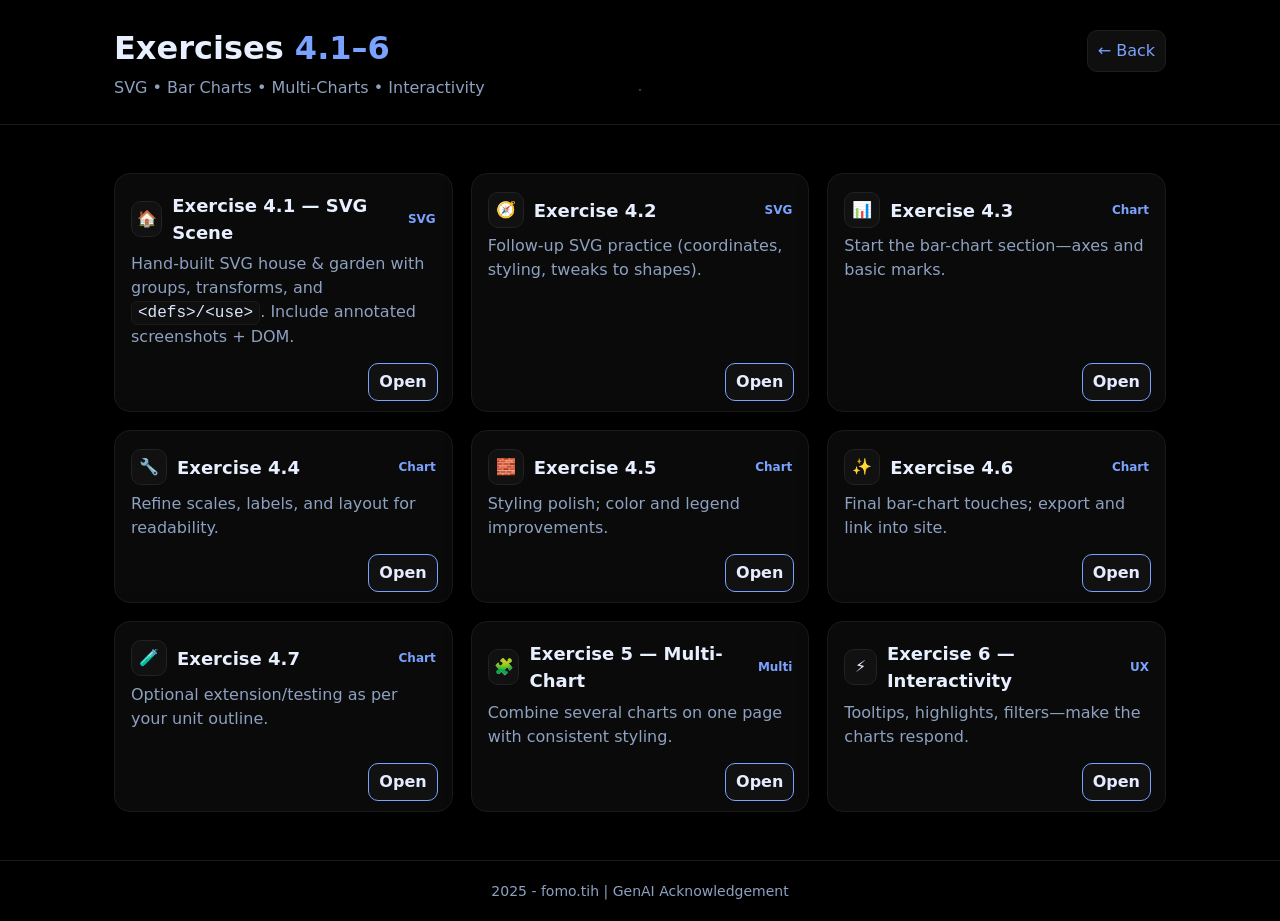
==== index.html @ 0d7e999b "Add files via upload" ====
<!doctype html>
<html lang="en">
<head>
  <meta charset="utf-8" />
  <meta name="viewport" content="width=device-width, initial-scale=1" />
  <title>Exercises Hub (4.1–6)</title>
  <meta name="description" content="Black neon hub linking to Exercises 4.1–4.7, 5 and 6." />
  <meta name="color-scheme" content="dark light" />
  <meta name="theme-color" content="#000000" />
  <link rel="stylesheet" href="style.css" />
  <!-- tiny inline patch so buttons anchor & focus is visible even if style.css isn't updated -->
  <style>
    .skip-link{position:absolute;left:-9999px;top:auto;width:1px;height:1px;overflow:hidden}
    .skip-link:focus{position:static;width:auto;height:auto;padding:.5rem .75rem;background:#111;border:1px solid #7aa2ff;border-radius:8px}
    :where(a,.hub-btn,.hub-nav-item):focus-visible{outline:2px solid #7aa2ff;outline-offset:3px;border-radius:10px}
    .hub-card{position:relative}
  </style>
</head>
<body class="hub-body">
  <!-- Skip link for keyboard navigation -->
  <a class="skip-link" href="#main">Skip to content</a>

  <!-- Starry background -->
  <div class="hub-bg" aria-hidden="true">
    <div class="hub-stars"></div>
  </div>

  <header class="hub-header" role="banner">
    <div class="hub-wrap">
      <div class="hub-title-row">
        <h1>Exercises <span>4.1–6</span></h1>
        <nav class="hub-top-nav" aria-label="Breadcrumb">
          <a class="hub-nav-item" href="../index.html" aria-label="Back to site home">← Back</a>
        </nav>
      </div>
      <p class="hub-subtitle">SVG • Bar Charts • Multi-Charts • Interactivity</p>
    </div>
  </header>

  <main id="main" class="hub-wrap">
    <section class="hub-grid" aria-label="Exercise links">
      <!-- 4.1 -->
      <article class="hub-card" aria-labelledby="ex41-title">
        <header class="hub-card-head">
          <div class="hub-icon" aria-hidden="true" role="img">🏠</div>
          <h2 id="ex41-title">Exercise 4.1 — SVG Scene</h2>
          <span class="hub-tag" aria-label="Tag: SVG">SVG</span>
        </header>
        <p>Hand-built SVG house &amp; garden with groups, transforms, and <code>&lt;defs&gt;/&lt;use&gt;</code>. Include annotated screenshots + DOM.</p>
        <div class="hub-actions">
          <a class="hub-btn" href="Exercise-4.1.html" aria-label="Open Exercise 4.1">Open</a>
        </div>
      </article>

      <!-- 4.2 -->
      <article class="hub-card" aria-labelledby="ex42-title">
        <header class="hub-card-head">
          <div class="hub-icon" aria-hidden="true" role="img">🧭</div>
          <h2 id="ex42-title">Exercise 4.2</h2>
          <span class="hub-tag" aria-label="Tag: SVG">SVG</span>
        </header>
        <p>Follow-up SVG practice (coordinates, styling, tweaks to shapes).</p>
        <div class="hub-actions">
          <a class="hub-btn" href="Exercise-4.2.html" aria-label="Open Exercise 4.2">Open</a>
        </div>
      </article>

      <!-- 4.3 -->
      <article class="hub-card" aria-labelledby="ex43-title">
        <header class="hub-card-head">
          <div class="hub-icon" aria-hidden="true" role="img">📊</div>
          <h2 id="ex43-title">Exercise 4.3</h2>
          <span class="hub-tag" aria-label="Tag: Chart">Chart</span>
        </header>
        <p>Start the bar-chart section—axes and basic marks.</p>
        <div class="hub-actions">
          <a class="hub-btn" href="Exercise-4.3.html" aria-label="Open Exercise 4.3">Open</a>
        </div>
      </article>

      <!-- 4.4 -->
      <article class="hub-card" aria-labelledby="ex44-title">
        <header class="hub-card-head">
          <div class="hub-icon" aria-hidden="true" role="img">🔧</div>
          <h2 id="ex44-title">Exercise 4.4</h2>
          <span class="hub-tag" aria-label="Tag: Chart">Chart</span>
        </header>
        <p>Refine scales, labels, and layout for readability.</p>
        <div class="hub-actions">
          <a class="hub-btn" href="Exercise-4.4.html" aria-label="Open Exercise 4.4">Open</a>
        </div>
      </article>

      <!-- 4.5 -->
      <article class="hub-card" aria-labelledby="ex45-title">
        <header class="hub-card-head">
          <div class="hub-icon" aria-hidden="true" role="img">🧱</div>
          <h2 id="ex45-title">Exercise 4.5</h2>
          <span class="hub-tag" aria-label="Tag: Chart">Chart</span>
        </header>
        <p>Styling polish; color and legend improvements.</p>
        <div class="hub-actions">
          <a class="hub-btn" href="Exercise-4.5.html" aria-label="Open Exercise 4.5">Open</a>
        </div>
      </article>

      <!-- 4.6 -->
      <article class="hub-card" aria-labelledby="ex46-title">
        <header class="hub-card-head">
          <div class="hub-icon" aria-hidden="true" role="img">✨</div>
          <h2 id="ex46-title">Exercise 4.6</h2>
          <span class="hub-tag" aria-label="Tag: Chart">Chart</span>
        </header>
        <p>Final bar-chart touches; export and link into site.</p>
        <div class="hub-actions">
          <a class="hub-btn" href="Exercise-4.6.html" aria-label="Open Exercise 4.6">Open</a>
        </div>
      </article>

      <!-- 4.7 -->
      <article class="hub-card" aria-labelledby="ex47-title">
        <header class="hub-card-head">
          <div class="hub-icon" aria-hidden="true" role="img">🧪</div>
          <h2 id="ex47-title">Exercise 4.7</h2>
          <span class="hub-tag" aria-label="Tag: Chart">Chart</span>
        </header>
        <p>Optional extension/testing as per your unit outline.</p>
        <div class="hub-actions">
          <a class="hub-btn" href="Exercise-4.7.html" aria-label="Open Exercise 4.7">Open</a>
        </div>
      </article>

      <!-- 5 -->
      <article class="hub-card" aria-labelledby="ex5-title">
        <header class="hub-card-head">
          <div class="hub-icon" aria-hidden="true" role="img">🧩</div>
          <h2 id="ex5-title">Exercise 5 — Multi-Chart</h2>
          <span class="hub-tag" aria-label="Tag: Multi">Multi</span>
        </header>
        <p>Combine several charts on one page with consistent styling.</p>
        <div class="hub-actions">
          <a class="hub-btn" href="Exercise-5.html" aria-label="Open Exercise 5">Open</a>
        </div>
      </article>

      <!-- 6 -->
      <article class="hub-card" aria-labelledby="ex6-title">
        <header class="hub-card-head">
          <div class="hub-icon" aria-hidden="true" role="img">⚡</div>
          <h2 id="ex6-title">Exercise 6 — Interactivity</h2>
          <span class="hub-tag" aria-label="Tag: UX">UX</span>
        </header>
        <p>Tooltips, highlights, filters—make the charts respond.</p>
        <div class="hub-actions">
          <a class="hub-btn" href="Exercise-6.html" aria-label="Open Exercise 6">Open</a>
        </div>
      </article>
    </section>
  </main>

   <footer>
    2025 - fomo.tih | GenAI Acknowledgement
  </footer>

</body>
</html>
---- style.css ----
/* =========================================================
   Dark Neon UI — Base Styles
   ---------------------------------------------------------
   - Keeps your original look & classes (no HTML changes)
   - Adds accessiblity (focus-visible), motion/contrast prefs
   - Fixes: anchors hub actions to card
   ======================================================= */

/* ---------- Theme tokens ---------- */
:root{
  /* colors */
  --bg:        #000000;
  --panel:     #0a0a0a;
  --text:      #e6ecff;
  --muted:     #8da1c0;
  --accent:    #7aa2ff;
  --border:    #202020;

  /* metrics */
  --radius: 16px;
  --gap:    18px;

  /* effects */
  --shadow-card: 0 0 24px rgba(0,0,0,.55);
  --shadow-stage: 0 20px 40px rgba(0,0,0,.6);
}

/* ---------- Resets / base ---------- */
*{ box-sizing: border-box }
html, body{ height:100% }
body{
  margin:0;
  background:var(--bg);
  color:var(--text);
  font:16px/1.6 system-ui,-apple-system,Segoe UI,Roboto,Ubuntu,Helvetica,Arial;
}
a{ color:var(--accent); text-decoration:none }
a:hover{ text-decoration:underline }

/* containers */
.container, .hub-wrap{
  max-width:1100px;
  margin:0 auto;
  padding:24px;
}

/* ---------- Keyboard focus ---------- */
:where(a, button, .hub-btn, .hub-nav-item):focus-visible{
  outline:2px solid var(--accent);
  outline-offset:3px;
  border-radius:10px;
}

/* (optional) skip link if you add it in HTML */
.skip-link{
  position:absolute;left:-9999px;top:auto;width:1px;height:1px;overflow:hidden
}
.skip-link:focus{
  position:static;width:auto;height:auto;
  padding:.5rem .75rem;background:#111;border:1px solid var(--accent);
  border-radius:8px
}

/* =========================================================
   HUB (index)
   ======================================================= */
.hub-body{ background:#000; overflow-x:hidden; position:relative }

/* background stars */
.hub-bg{ position:fixed; inset:0; z-index:-1; background:#000 }
.hub-stars{
  position:absolute; inset:0;
  background:
    radial-gradient(2px 2px at 10% 20%,#fff 85%,transparent 86%),
    radial-gradient(2px 2px at 30% 80%,#fff 85%,transparent 86%),
    radial-gradient(1.5px 1.5px at 70% 35%,#fff 85%,transparent 86%),
    radial-gradient(1.5px 1.5px at 85% 55%,#fff 85%,transparent 86%),
    radial-gradient(1.5px 1.5px at 50% 10%,#fff 85%,transparent 86%),
    radial-gradient(1.5px 1.5px at 15% 65%,#fff 85%,transparent 86%);
  opacity:.22;
  filter:drop-shadow(0 0 2px #8ab4ff);
  animation:twinkle 6s ease-in-out infinite;
}
@keyframes twinkle{ 0%,100%{opacity:.18} 50%{opacity:.30} }

/* header / breadcrumb */
.hub-header{ border-bottom:1px solid var(--border) }
.hub-title-row{
  display:flex; align-items:flex-end; justify-content:space-between; gap:16px;
}
.hub-title-row h1{ margin:0; font-weight:900 }
.hub-title-row h1 span{ color:var(--accent) }
.hub-top-nav .hub-nav-item{
  display:inline-block; padding:8px 10px;
  border-radius:10px; background:#0f0f0f; border:1px solid #1d1d1d
}
.hub-top-nav .hub-nav-item:hover{ background:#151515 }
.hub-subtitle{ margin:.25rem 0 0; color:var(--muted) }

/* grid of cards */
.hub-grid{
  display:grid;
  grid-template-columns:repeat(auto-fill, minmax(260px,1fr));
  gap:var(--gap);
  padding-block:24px;
}
.hub-card{
  position:relative; /* anchor .hub-actions */
  background:var(--panel);
  border:1px solid var(--border);
  border-radius:var(--radius);
  padding:18px 16px 56px;
  box-shadow:var(--shadow-card);
  transition:transform .15s ease, border-color .15s ease;
}
.hub-card:hover{ transform:translateY(-4px); border-color:#2a2a2a }
.hub-card-head{ display:flex; align-items:center; gap:10px; margin-bottom:6px }
.hub-icon{
  width:36px; height:36px; display:grid; place-items:center;
  border-radius:10px; background:#111; border:1px solid #222
}
.hub-card h2{ margin:0; font-size:18px }
.hub-card p{ margin:.4rem 0; color:var(--muted) }
.hub-tag{ margin-left:auto; font-size:12px; font-weight:700; color:var(--accent) }

.hub-actions{ position:absolute; bottom:10px; right:14px }
.hub-btn{
  display:inline-flex; align-items:center; justify-content:center;
  min-height:36px; min-width:44px;
  background:#111; border:1px solid var(--accent);
  color:var(--text); padding:6px 10px; border-radius:10px; font-weight:700;
}
.hub-btn:hover{ background:#1a1a1a }
.hub-btn:active{ transform:translateY(1px) }

footer{
  border-top:1px solid var(--border);
  padding:20px 0; text-align:center; color:var(--muted); font-size:14px
}


/* =========================================================
   Exercise pages (shared)
   ======================================================= */
.page{ background:#000; color:var(--text) }

.site-header{
  padding:24px; border-bottom:1px solid var(--border)
}
.site-header h1{ margin:0 0 4px; font-weight:900 }
.site-header p{ margin:0; color:var(--muted) }

/* demo stage frame */
.stage{
  background:var(--panel);
  border:1px solid var(--border);
  padding:12px;
  border-radius:var(--radius);
  box-shadow:var(--shadow-stage);
  overflow:hidden;
}
.stage.small{ max-width:900px }

/* code chip */
code{
  background:#0f0f0f; border:1px solid #1b1b1b;
  padding:2px 6px; border-radius:6px; color:#dbe7ff; line-height:1.35;
}

/*back home btn*/

.back-home-btn{
  position: absolute;
  top: 24px;           /* align with header padding */
  right: 24px;         /* sit on the right side */
  background:#111;
  border:1px solid var(--accent);
  color:var(--accent);
  padding:6px 14px;
  border-radius:10px;
  font-weight:600;
  text-decoration:none;
  transition:all .2s ease;
}
.back-home-btn:hover {
  background: var(--accent);
  color: #000;
  transform: translateY(-2px);
}
.back-home-btn:active {
  transform: translateY(0);
}


/* =========================================================
   Responsive
   ======================================================= */
@media (max-width: 720px){
  .hub-title-row{ flex-direction:column; align-items:flex-start }
}
@media (max-width: 420px){
  .hub-grid{ grid-template-columns:1fr; gap:14px }
  .container, .hub-wrap{ padding:16px }
}

/* =========================================================
   User Preferences
   ======================================================= */
/* Reduced motion */
@media (prefers-reduced-motion: reduce){
  .hub-stars{ animation:none; opacity:.22 }
  *{ scroll-behavior:auto }
}

/* Higher contrast */
@media (prefers-contrast: more){
  :root{
    --border:#2a2a2a;
    --muted:#a7b9d6;
  }
  .hub-card{ box-shadow:0 0 0 1px var(--border), 0 6px 18px rgba(0,0,0,.6) }
}

/* Forced Colors (Windows High Contrast) */
@media (forced-colors: active){
  .hub-card, .stage, code,
  .hub-btn, .hub-nav-item{ border:1px solid CanvasText }
  .hub-btn, .hub-nav-item{ background:Canvas; color:CanvasText }
  .hub-stars{ display:none }
}
/* =========================================================
   Exercise 4.2 — page-specific styles
   - Matches your dark neon theme (no bluish tint)
   - No HTML changes required beyond what's in Ex4-2.html
   ======================================================= */

/* Header layout (align title + back button) */
.header-row{
  display:flex;
  align-items:center;
  justify-content:space-between;
  flex-wrap:wrap;
  gap:12px;
}

/* Keep the title white; accent the "D3" word in the subtitle */
.site-header h1{ color:var(--text); letter-spacing:.4px }
.site-header p.muted{ color:var(--muted) }
.site-header p.muted strong{ color:var(--accent) }

/* Back-to-home button in header */
.back-home-btn{
  background:#0f0f0f;
  border:1px solid var(--accent);
  color:var(--accent);
  padding:6px 14px;
  border-radius:10px;
  font-weight:700;
  text-decoration:none;
  transition:all .2s ease;
}
.back-home-btn:hover{ background:var(--accent); color:#000; transform:translateY(-1px) }
.back-home-btn:active{ transform:translateY(0) }

/* Panels (neutral dark, no blue tint) */
.stage{
  background: linear-gradient(180deg, #0b0b0d, #0a0a0a); /* neutral gray-black */
  border:1px solid #171717;
  border-radius:20px;
  box-shadow:0 12px 28px rgba(0,0,0,.55), inset 0 1px 0 rgba(255,255,255,.03);
  padding:20px 22px;
}
.stage + .stage{ margin-top:28px }

/* Section headings */
.stage h2{
  margin:0 0 14px;
  font-weight:900;
  letter-spacing:.3px;
  color:var(--text);
  text-shadow:0 0 12px rgba(122,162,255,.12);
  border-bottom:1px dashed #262626;
  padding-bottom:8px;
}

/* Step 2/3 inner box where D3 appends text */
#play{
  background:#111;                 /* dark neutral (no blue) */
  border:1px solid #222;
  border-radius:14px;
  padding:14px 16px;
  color:#cfe1ff;
  font-weight:600;
}

/* Step 4 SVG frame */
#scene{
  display:block;
  margin:14px auto 6px;            /* center in card */
  width:100%;
  max-width:720px;
  height:260px;                     /* keep height consistent */
  background:
    radial-gradient(1000px 700px at -15% -10%, rgba(255,255,255,.04) 0, transparent 40%),
    #0f1012;                        /* very dark neutral */
  border:1px solid #222;
  border-radius:16px;
}

/* Any text drawn inside the SVG */
#scene text{
  font-family: ui-monospace, Menlo, Consolas, monospace;
  fill:#cfe1ff;
}

/* D3 rectangle polish (your JS controls size/position/fill) */
#scene rect{
  stroke:#bcd2ff;
  stroke-width:2px;
  rx:6; ry:6;                       /* rounded corners if not set in JS */
  filter: drop-shadow(0 2px 6px rgba(0,0,0,.55));
}

/* Responsive tweaks */
@media (max-width: 720px){
  .header-row{ flex-direction:column; align-items:flex-start }
  .back-home-btn{ align-self:flex-end }
  #scene{ height:220px }
}
/* =========================================================
   Exercise 4.3 — page-specific styles
   ======================================================= */

   /* ===== Trim page height for Exercise 4.3 ===== */
html, body { height: auto; min-height: 0; margin: 0; padding: 0; }

.page { height: auto; min-height: 0; display: block; }

.site-header { margin-bottom: 8px; }          /* tighten header/footer spacing */
.container    { padding-bottom: 0; margin-bottom: 0; }
.stage        { margin: 8px auto 0; padding-bottom: 12px; }

/* Keep header consistent with site */
.header-row{
  display:flex; align-items:center; justify-content:space-between;
  flex-wrap:wrap; gap:12px;
}
.site-header h1
{ color:var(--text); 
  letter-spacing:.3px 
}
.site-header p.muted strong{ 
  color:var(--accent) 
}

.back-home-btn{
  background:#0f0f0f; 
  border:1px solid var(--accent); 
  color:var(--accent);
  padding:6px 14px; 
  border-radius:10px;
   font-weight:700; 
   text-decoration:none;
  transition:all .2s ease;
}
.back-home-btn:hover{ 
  background:var(--accent); 
  color:#000; 
  transform:translateY(-1px) }

/* STEP 2: responsive container for the SVG (as per brief) */
.responsive-svg-container{
  margin-right:auto;
  margin-left:auto;
  width:100%;
  max-width:1200px; /* keep it from stretching too wide */
}

/* Style the stage panel to match your dark-neon look */
.stage{
  background:linear-gradient(180deg,#0b0b0d,#0a0a0a);
  border:1px solid #171717;
  border-radius:20px;
  box-shadow:0 12px 28px rgba(0,0,0,.55), inset 0 1px 0 rgba(255,255,255,.03);
  padding:20px 22px;
}
.stage h2{
  margin:0 0 14px; padding-bottom:8px; border-bottom:1px dashed #262626;
  color:var(--text); font-weight:900; letter-spacing:.3px;
}

/* Optional: make any SVG inside the container look crisp against the theme */
.responsive-svg-container svg{
  background:#0f1012;
  border:1px solid #222;          /* the “box” the brief mentions */
  border-radius:14px;
  width:100%; height: auto;       /* ensures it scales with the container */
  display:block;
}

/* Optional polish for shapes */
.responsive-svg-container rect{
  stroke:#bcd2ff; stroke-width:2px; rx:6; ry:6;
  filter:drop-shadow(0 2px 6px rgba(0,0,0,.5));
}

/* Responsive tweak */
@media (max-width:720px){
  .header-row{ flex-direction:column; align-items:flex-start }
  .back-home-btn{ align-self:flex-end }
}
/* ---- Exercise 4.4 page polish (extends your style.css) ---- */
:root{
  --accent:#7aa2ff; 
  --border:#1a1a1a; 
  --text:#e6ecff;
}

/* header + back button */
.header-row{ 
  display:flex; 
  align-items:center; 
  justify-content:space-between; 
  gap:12px; 
  flex-wrap:wrap; 
}
.back-home-btn{
  background:#0f0f0f; 
  border:1px solid var(--accent); 
  color:var(--accent);
  padding:6px 14px; 
  border-radius:10px; 
  font-weight:700; 
  text-decoration:none; 
  transition:.2s ease;
}
.back-home-btn:hover{ 
  background:var(--accent); 
  color:#000; 
  transform:translateY(-1px); 
}

/* switcher */
.dataset-switch{ 
  display:flex; 
  align-items:center; 
  gap:10px; 
  margin:10px 0 16px; 
}
.ds-btn{
  background:#0f1012; 
  color:#cfe1ff; 
  border:1px solid #223; 
  padding:8px 12px;
  border-radius:10px; 
  font:600 13px ui-monospace,Menlo,Consolas; 
  cursor:pointer; 
  transition:.2s ease;
}
.ds-btn:hover{ border-color:#2f3f79 }
.ds-btn.is-active{ 
  border-color:var(--accent); 
  box-shadow:0 0 0 2px rgba(122,162,255,.15) inset; 
}
.ds-badge{
  margin-left:auto; 
  color:#a9c1ff; 
  font:700 12px ui-monospace,Menlo,Consolas;
  padding:6px 10px; 
  border:1px dashed #2a3355; 
  border-radius:10px;
}

/* stage shell */
.stage{
  background:linear-gradient(180deg,#0b0b0d,#0a0a0a);
  border:1px solid var(--border); 
  border-radius:16px;
  box-shadow:0 12px 28px rgba(0,0,0,.55), inset 0 1px 0 rgba(255,255,255,.03);
  padding:18px;
}
.stage h2{ 
  margin:0 0 10px; 
  color:var(--text); 
  font-weight:900; 
  border-bottom:1px dashed #262626; 
  padding-bottom:8px; 
}

/* data preview table */
.data-preview{
  overflow:auto; 
  background:#0f1012; 
  border:1px solid #222; 
  border-radius:12px;
}
.data-preview table{
  width:100%; 
  border-collapse:collapse; 
  min-width:520px;
  color:#d7e4ff; 
  font:600 12px/1.4 ui-monospace,Menlo,Consolas;
}
.data-preview th, .data-preview td{ 
  border-bottom:1px solid #1f2335; 
  padding:10px 12px; 
  text-align:left; 
}
.data-preview th{ 
  color:#bcd2ff; 
  background:#0f1422; 
  position:sticky; 
  top:0; 
}
.data-preview tr:hover td{ background:#10162a }

/* stats */
.data-stats{
  margin-top:8px; 
  padding:10px 12px; 
  background:#0f1012; 
  border:1px solid #222; 
  border-radius:12px;
  color:#cfe1ff; 
  font:600 12px ui-monospace,Menlo,Consolas;
}

/* responsive */
@media (max-width:720px){
  .header-row{ flex-direction:column; align-items:flex-start }
  .ds-badge{ display:none }
}



/*Exercise 4.6*/
:root{
  --bg:#0b0d10; --fg:#e8f0ff; --ink:#bcd2ff; --accent:#7aa2ff; --bar:#3b82f6;
  color-scheme: dark;
}

*{box-sizing:border-box}
body{
  margin:0;
  background:var(--bg);
  color:var(--fg);
  font:16px/1.55 system-ui,
  Segoe UI,Roboto,
  Ubuntu,Arial,
  sans-serif}

.wrap{
  max-width:980px;
  margin:auto;
  padding:1.25rem
}
h1{
  margin:.25rem 0 0
}
.sub{
  margin:.25rem 0 1rem;
  color:var(--ink)
}

.skip-link{
  position:absolute;
  left:-9999px;
  top:auto;
  width:1px;
  height:1px;
  overflow:hidden
}
.skip-link:focus{
  position:fixed;
  left:1rem;
  top:1rem;
  background:#111;
  border:1px solid var(--accent);
  border-radius:8px;
  padding:.5rem .75rem
}

svg#chart{
  width:100%; height:420px; display:block;
  background:#0f1319; border:1px solid #1c2637; border-radius:12px;
}

.bar{fill:var(--bar)}
.bar:hover{opacity:.85}
.vis-note{color:#93a5c7;font-size:.9rem}
:root{
  --bg:#0b0d10; --fg:#e8f0ff; --ink:#bcd2ff; --accent:#7aa2ff; --bar:#3b82f6;
  color-scheme: dark;
}
body{margin:0;background:var(--bg);color:var(--fg);font:16px/1.55 system-ui,Segoe UI,Roboto,Ubuntu,Arial,sans-serif}
.wrap{max-width:980px;margin:auto;padding:1.25rem}
h1{margin:.25rem 0 0}
.sub{margin:.25rem 0 1rem;color:var(--ink)}

svg#chart{
  width:100%; height:500px;
  background:#0f1319; border:1px solid #1c2637; border-radius:12px;
}
.bar{fill:var(--bar)}
.bar:hover{opacity:.85}
.vis-note{color:#93a5c7;font-size:.9rem}

/*Exercise 4.7*/
:root{
  --bg:#0b0d10;--fg:#e8f0ff;--accent:#7aa2ff;--bar:#2e8b57;
  color-scheme:dark;
}
body{margin:0;background:var(--bg);color:var(--fg);
     font:16px/1.5 system-ui,Segoe UI,Roboto,Ubuntu,Arial,sans-serif;}
.wrap{max-width:960px;margin:auto;padding:1.25rem}
h1{margin:.25rem 0 0}.sub{margin:.25rem 0 1rem;color:#bcd2ff}

svg#chart{
  width:100%;height:500px;background:#0f1319;
  border:1px solid #1c2637;border-radius:12px;
}
.bar{
  fill:var(--bar);
}
.bar:hover{
  opacity:.85
}
text{
  fill:#fff;
  font-family:"Segoe UI",
  sans-serif;
  font-size:13px;
}
.controls{
  display:flex;
  gap:
  .5rem;
  margin:.5rem 0 1rem
}
.btn{
  background:#141820;
  border:1px solid #243143;border-radius:999px;
  color:#e8f0ff;padding:.5rem .9rem;
  cursor:pointer
}
.btn:focus-visible{outline:2px solid #7aa2ff;outline-offset:2px}
.btn:hover{border-color:#31465f}
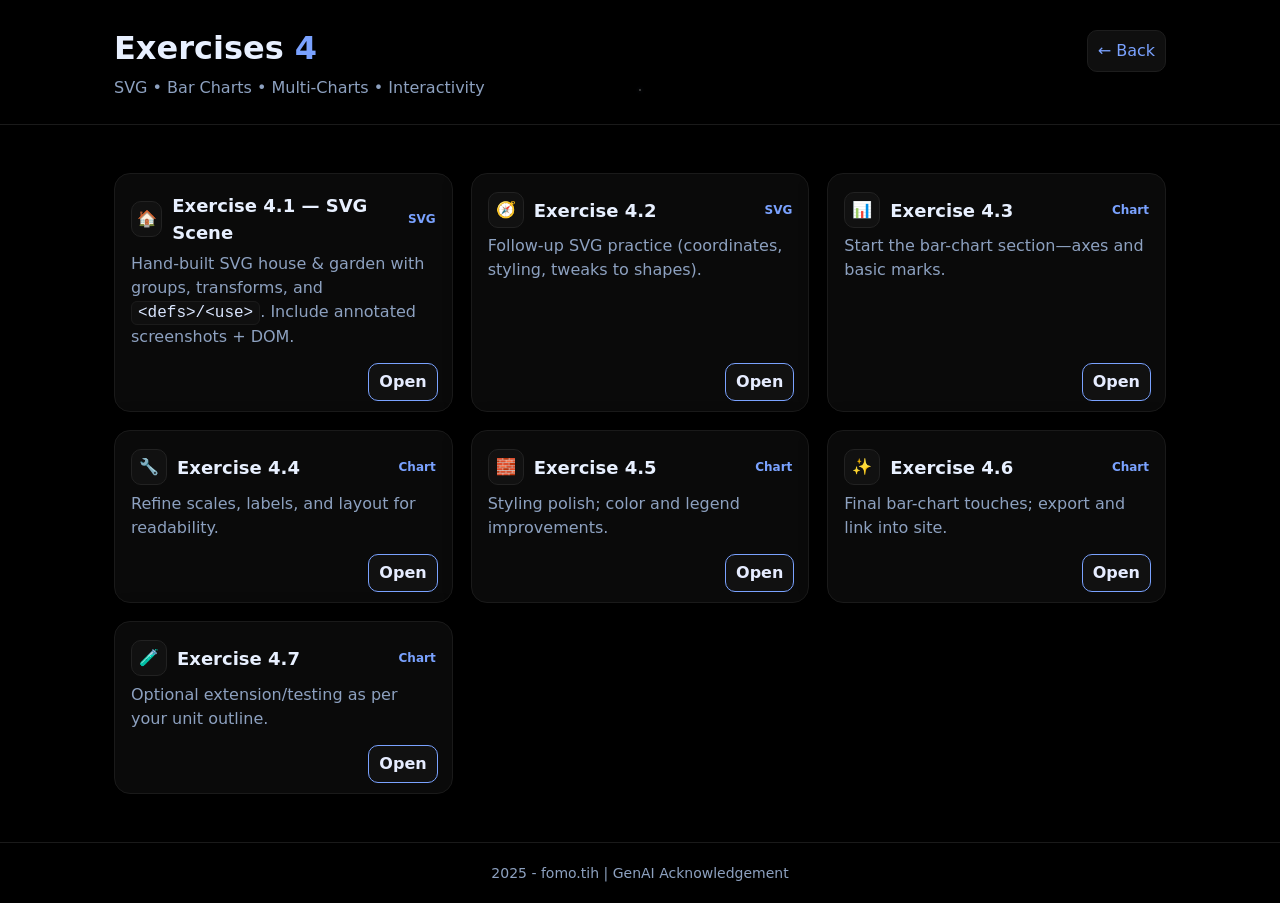
==== commit b7426078: "Update index.html" ====
--- a/index.html
+++ b/index.html
@@ -3,8 +3,8 @@
 <head>
   <meta charset="utf-8" />
   <meta name="viewport" content="width=device-width, initial-scale=1" />
-  <title>Exercises Hub (4.1–6)</title>
-  <meta name="description" content="Black neon hub linking to Exercises 4.1–4.7, 5 and 6." />
+  <title>Exercises Hub (4)</title>
+  <meta name="description" content="Black neon hub linking to Exercises 4.1–4.7." />
   <meta name="color-scheme" content="dark light" />
   <meta name="theme-color" content="#000000" />
   <link rel="stylesheet" href="style.css" />
@@ -28,7 +28,7 @@
   <header class="hub-header" role="banner">
     <div class="hub-wrap">
       <div class="hub-title-row">
-        <h1>Exercises <span>4.1–6</span></h1>
+        <h1>Exercises <span>4</span></h1>
         <nav class="hub-top-nav" aria-label="Breadcrumb">
           <a class="hub-nav-item" href="../index.html" aria-label="Back to site home">← Back</a>
         </nav>
@@ -129,32 +129,6 @@
           <a class="hub-btn" href="Exercise-4.7.html" aria-label="Open Exercise 4.7">Open</a>
         </div>
       </article>
-
-      <!-- 5 -->
-      <article class="hub-card" aria-labelledby="ex5-title">
-        <header class="hub-card-head">
-          <div class="hub-icon" aria-hidden="true" role="img">🧩</div>
-          <h2 id="ex5-title">Exercise 5 — Multi-Chart</h2>
-          <span class="hub-tag" aria-label="Tag: Multi">Multi</span>
-        </header>
-        <p>Combine several charts on one page with consistent styling.</p>
-        <div class="hub-actions">
-          <a class="hub-btn" href="Exercise-5.html" aria-label="Open Exercise 5">Open</a>
-        </div>
-      </article>
-
-      <!-- 6 -->
-      <article class="hub-card" aria-labelledby="ex6-title">
-        <header class="hub-card-head">
-          <div class="hub-icon" aria-hidden="true" role="img">⚡</div>
-          <h2 id="ex6-title">Exercise 6 — Interactivity</h2>
-          <span class="hub-tag" aria-label="Tag: UX">UX</span>
-        </header>
-        <p>Tooltips, highlights, filters—make the charts respond.</p>
-        <div class="hub-actions">
-          <a class="hub-btn" href="Exercise-6.html" aria-label="Open Exercise 6">Open</a>
-        </div>
-      </article>
     </section>
   </main>
 
@@ -164,4 +138,3 @@
 
 </body>
 </html>
-
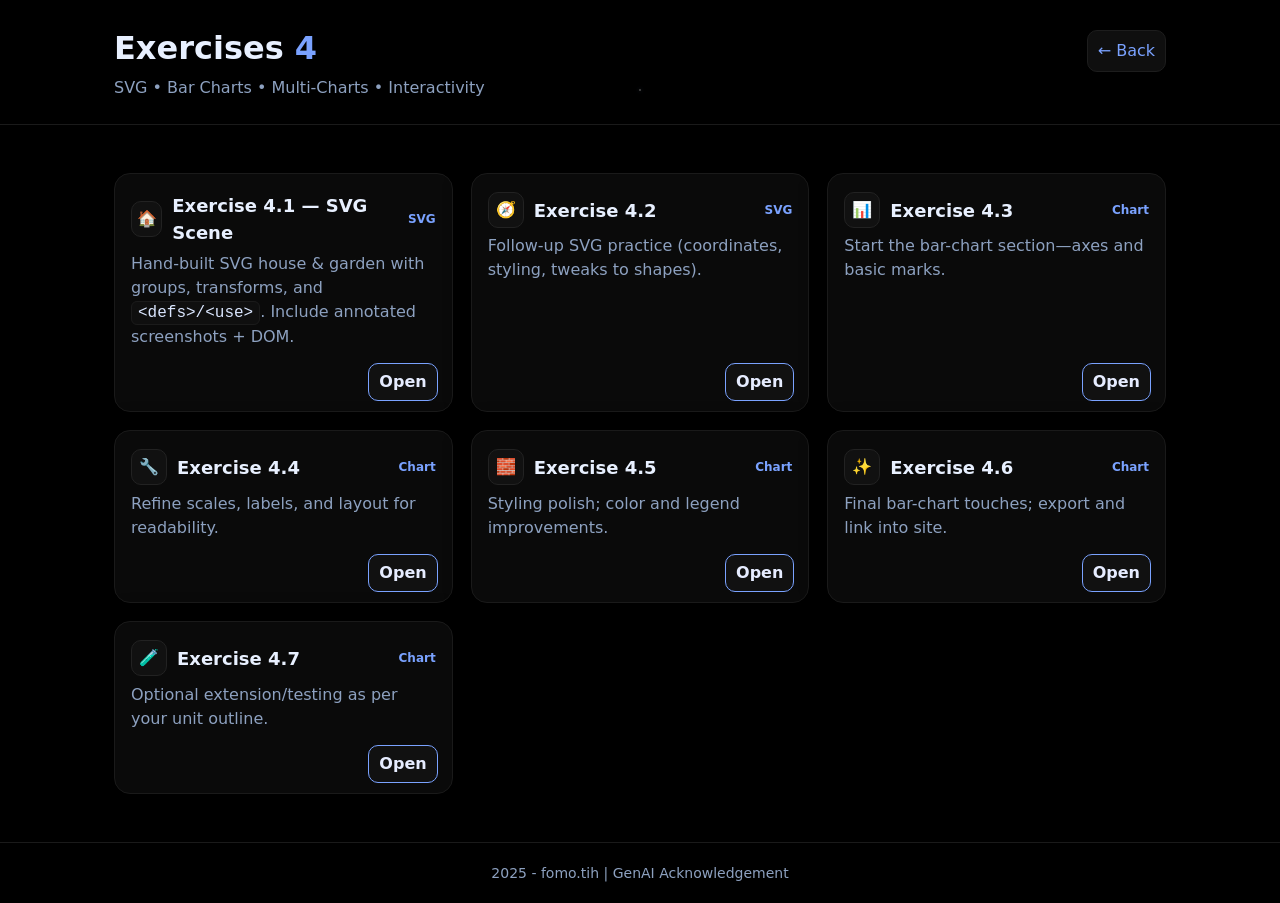
==== commit f615dc8c: "Add files via upload" ====
--- a/index.html
+++ b/index.html
@@ -1,140 +1,141 @@
-<!doctype html>
-<html lang="en">
-<head>
-  <meta charset="utf-8" />
-  <meta name="viewport" content="width=device-width, initial-scale=1" />
-  <title>Exercises Hub (4)</title>
-  <meta name="description" content="Black neon hub linking to Exercises 4.1–4.7." />
-  <meta name="color-scheme" content="dark light" />
-  <meta name="theme-color" content="#000000" />
-  <link rel="stylesheet" href="style.css" />
-  <!-- tiny inline patch so buttons anchor & focus is visible even if style.css isn't updated -->
-  <style>
-    .skip-link{position:absolute;left:-9999px;top:auto;width:1px;height:1px;overflow:hidden}
-    .skip-link:focus{position:static;width:auto;height:auto;padding:.5rem .75rem;background:#111;border:1px solid #7aa2ff;border-radius:8px}
-    :where(a,.hub-btn,.hub-nav-item):focus-visible{outline:2px solid #7aa2ff;outline-offset:3px;border-radius:10px}
-    .hub-card{position:relative}
-  </style>
-</head>
-<body class="hub-body">
-  <!-- Skip link for keyboard navigation -->
-  <a class="skip-link" href="#main">Skip to content</a>
-
-  <!-- Starry background -->
-  <div class="hub-bg" aria-hidden="true">
-    <div class="hub-stars"></div>
-  </div>
-
-  <header class="hub-header" role="banner">
-    <div class="hub-wrap">
-      <div class="hub-title-row">
-        <h1>Exercises <span>4</span></h1>
-        <nav class="hub-top-nav" aria-label="Breadcrumb">
-          <a class="hub-nav-item" href="../index.html" aria-label="Back to site home">← Back</a>
-        </nav>
-      </div>
-      <p class="hub-subtitle">SVG • Bar Charts • Multi-Charts • Interactivity</p>
-    </div>
-  </header>
-
-  <main id="main" class="hub-wrap">
-    <section class="hub-grid" aria-label="Exercise links">
-      <!-- 4.1 -->
-      <article class="hub-card" aria-labelledby="ex41-title">
-        <header class="hub-card-head">
-          <div class="hub-icon" aria-hidden="true" role="img">🏠</div>
-          <h2 id="ex41-title">Exercise 4.1 — SVG Scene</h2>
-          <span class="hub-tag" aria-label="Tag: SVG">SVG</span>
-        </header>
-        <p>Hand-built SVG house &amp; garden with groups, transforms, and <code>&lt;defs&gt;/&lt;use&gt;</code>. Include annotated screenshots + DOM.</p>
-        <div class="hub-actions">
-          <a class="hub-btn" href="Exercise-4.1.html" aria-label="Open Exercise 4.1">Open</a>
-        </div>
-      </article>
-
-      <!-- 4.2 -->
-      <article class="hub-card" aria-labelledby="ex42-title">
-        <header class="hub-card-head">
-          <div class="hub-icon" aria-hidden="true" role="img">🧭</div>
-          <h2 id="ex42-title">Exercise 4.2</h2>
-          <span class="hub-tag" aria-label="Tag: SVG">SVG</span>
-        </header>
-        <p>Follow-up SVG practice (coordinates, styling, tweaks to shapes).</p>
-        <div class="hub-actions">
-          <a class="hub-btn" href="Exercise-4.2.html" aria-label="Open Exercise 4.2">Open</a>
-        </div>
-      </article>
-
-      <!-- 4.3 -->
-      <article class="hub-card" aria-labelledby="ex43-title">
-        <header class="hub-card-head">
-          <div class="hub-icon" aria-hidden="true" role="img">📊</div>
-          <h2 id="ex43-title">Exercise 4.3</h2>
-          <span class="hub-tag" aria-label="Tag: Chart">Chart</span>
-        </header>
-        <p>Start the bar-chart section—axes and basic marks.</p>
-        <div class="hub-actions">
-          <a class="hub-btn" href="Exercise-4.3.html" aria-label="Open Exercise 4.3">Open</a>
-        </div>
-      </article>
-
-      <!-- 4.4 -->
-      <article class="hub-card" aria-labelledby="ex44-title">
-        <header class="hub-card-head">
-          <div class="hub-icon" aria-hidden="true" role="img">🔧</div>
-          <h2 id="ex44-title">Exercise 4.4</h2>
-          <span class="hub-tag" aria-label="Tag: Chart">Chart</span>
-        </header>
-        <p>Refine scales, labels, and layout for readability.</p>
-        <div class="hub-actions">
-          <a class="hub-btn" href="Exercise-4.4.html" aria-label="Open Exercise 4.4">Open</a>
-        </div>
-      </article>
-
-      <!-- 4.5 -->
-      <article class="hub-card" aria-labelledby="ex45-title">
-        <header class="hub-card-head">
-          <div class="hub-icon" aria-hidden="true" role="img">🧱</div>
-          <h2 id="ex45-title">Exercise 4.5</h2>
-          <span class="hub-tag" aria-label="Tag: Chart">Chart</span>
-        </header>
-        <p>Styling polish; color and legend improvements.</p>
-        <div class="hub-actions">
-          <a class="hub-btn" href="Exercise-4.5.html" aria-label="Open Exercise 4.5">Open</a>
-        </div>
-      </article>
-
-      <!-- 4.6 -->
-      <article class="hub-card" aria-labelledby="ex46-title">
-        <header class="hub-card-head">
-          <div class="hub-icon" aria-hidden="true" role="img">✨</div>
-          <h2 id="ex46-title">Exercise 4.6</h2>
-          <span class="hub-tag" aria-label="Tag: Chart">Chart</span>
-        </header>
-        <p>Final bar-chart touches; export and link into site.</p>
-        <div class="hub-actions">
-          <a class="hub-btn" href="Exercise-4.6.html" aria-label="Open Exercise 4.6">Open</a>
-        </div>
-      </article>
-
-      <!-- 4.7 -->
-      <article class="hub-card" aria-labelledby="ex47-title">
-        <header class="hub-card-head">
-          <div class="hub-icon" aria-hidden="true" role="img">🧪</div>
-          <h2 id="ex47-title">Exercise 4.7</h2>
-          <span class="hub-tag" aria-label="Tag: Chart">Chart</span>
-        </header>
-        <p>Optional extension/testing as per your unit outline.</p>
-        <div class="hub-actions">
-          <a class="hub-btn" href="Exercise-4.7.html" aria-label="Open Exercise 4.7">Open</a>
-        </div>
-      </article>
-    </section>
-  </main>
-
-   <footer>
-    2025 - fomo.tih | GenAI Acknowledgement
-  </footer>
-
-</body>
-</html>
+<!doctype html>
+<html lang="en">
+<head>
+  <meta charset="utf-8" />
+  <meta name="viewport" content="width=device-width, initial-scale=1" />
+  <title>Exercises Hub (4)</title>
+  <meta name="description" content="Black neon hub linking to Exercises 4.1–4.7." />
+  <meta name="color-scheme" content="dark light" />
+  <meta name="theme-color" content="#000000" />
+  <link rel="stylesheet" href="style.css" />
+  <!-- tiny inline patch so buttons anchor & focus is visible even if style.css isn't updated -->
+  <style>
+    .skip-link{position:absolute;left:-9999px;top:auto;width:1px;height:1px;overflow:hidden}
+    .skip-link:focus{position:static;width:auto;height:auto;padding:.5rem .75rem;background:#111;border:1px solid #7aa2ff;border-radius:8px}
+    :where(a,.hub-btn,.hub-nav-item):focus-visible{outline:2px solid #7aa2ff;outline-offset:3px;border-radius:10px}
+    .hub-card{position:relative}
+  </style>
+</head>
+<body class="hub-body">
+  <!-- Skip link for keyboard navigation -->
+  <a class="skip-link" href="#main">Skip to content</a>
+
+  <!-- Starry background -->
+  <div class="hub-bg" aria-hidden="true">
+    <div class="hub-stars"></div>
+  </div>
+
+  <header class="hub-header" role="banner">
+    <div class="hub-wrap">
+      <div class="hub-title-row">
+        <h1>Exercises <span>4</span></h1>
+        <nav class="hub-top-nav" aria-label="Breadcrumb">
+          <a class="hub-nav-item" href="../index.html" aria-label="Back to site home">← Back</a>
+        </nav>
+      </div>
+      <p class="hub-subtitle">SVG • Bar Charts • Multi-Charts • Interactivity</p>
+    </div>
+  </header>
+
+  <main id="main" class="hub-wrap">
+    <section class="hub-grid" aria-label="Exercise links">
+      <!-- 4.1 -->
+      <article class="hub-card" aria-labelledby="ex41-title">
+        <header class="hub-card-head">
+          <div class="hub-icon" aria-hidden="true" role="img">🏠</div>
+          <h2 id="ex41-title">Exercise 4.1 — SVG Scene</h2>
+          <span class="hub-tag" aria-label="Tag: SVG">SVG</span>
+        </header>
+        <p>Hand-built SVG house &amp; garden with groups, transforms, and <code>&lt;defs&gt;/&lt;use&gt;</code>. Include annotated screenshots + DOM.</p>
+        <div class="hub-actions">
+          <a class="hub-btn" href="Exercise-4.1.html" aria-label="Open Exercise 4.1">Open</a>
+        </div>
+      </article>
+
+      <!-- 4.2 -->
+      <article class="hub-card" aria-labelledby="ex42-title">
+        <header class="hub-card-head">
+          <div class="hub-icon" aria-hidden="true" role="img">🧭</div>
+          <h2 id="ex42-title">Exercise 4.2</h2>
+          <span class="hub-tag" aria-label="Tag: SVG">SVG</span>
+        </header>
+        <p>Follow-up SVG practice (coordinates, styling, tweaks to shapes).</p>
+        <div class="hub-actions">
+          <a class="hub-btn" href="Exercise-4.2.html" aria-label="Open Exercise 4.2">Open</a>
+        </div>
+      </article>
+
+      <!-- 4.3 -->
+      <article class="hub-card" aria-labelledby="ex43-title">
+        <header class="hub-card-head">
+          <div class="hub-icon" aria-hidden="true" role="img">📊</div>
+          <h2 id="ex43-title">Exercise 4.3</h2>
+          <span class="hub-tag" aria-label="Tag: Chart">Chart</span>
+        </header>
+        <p>Start the bar-chart section—axes and basic marks.</p>
+        <div class="hub-actions">
+          <a class="hub-btn" href="Exercise-4.3.html" aria-label="Open Exercise 4.3">Open</a>
+        </div>
+      </article>
+
+      <!-- 4.4 -->
+      <article class="hub-card" aria-labelledby="ex44-title">
+        <header class="hub-card-head">
+          <div class="hub-icon" aria-hidden="true" role="img">🔧</div>
+          <h2 id="ex44-title">Exercise 4.4</h2>
+          <span class="hub-tag" aria-label="Tag: Chart">Chart</span>
+        </header>
+        <p>Refine scales, labels, and layout for readability.</p>
+        <div class="hub-actions">
+          <a class="hub-btn" href="Exercise-4.4.html" aria-label="Open Exercise 4.4">Open</a>
+        </div>
+      </article>
+
+      <!-- 4.5 -->
+      <article class="hub-card" aria-labelledby="ex45-title">
+        <header class="hub-card-head">
+          <div class="hub-icon" aria-hidden="true" role="img">🧱</div>
+          <h2 id="ex45-title">Exercise 4.5</h2>
+          <span class="hub-tag" aria-label="Tag: Chart">Chart</span>
+        </header>
+        <p>Styling polish; color and legend improvements.</p>
+        <div class="hub-actions">
+          <a class="hub-btn" href="Exercise-4.5.html" aria-label="Open Exercise 4.5">Open</a>
+        </div>
+      </article>
+
+      <!-- 4.6 -->
+      <article class="hub-card" aria-labelledby="ex46-title">
+        <header class="hub-card-head">
+          <div class="hub-icon" aria-hidden="true" role="img">✨</div>
+          <h2 id="ex46-title">Exercise 4.6</h2>
+          <span class="hub-tag" aria-label="Tag: Chart">Chart</span>
+        </header>
+        <p>Final bar-chart touches; export and link into site.</p>
+        <div class="hub-actions">
+          <a class="hub-btn" href="Exercise-4.6.html" aria-label="Open Exercise 4.6">Open</a>
+        </div>
+      </article>
+
+      <!-- 4.7 -->
+      <article class="hub-card" aria-labelledby="ex47-title">
+        <header class="hub-card-head">
+          <div class="hub-icon" aria-hidden="true" role="img">🧪</div>
+          <h2 id="ex47-title">Exercise 4.7</h2>
+          <span class="hub-tag" aria-label="Tag: Chart">Chart</span>
+        </header>
+        <p>Optional extension/testing as per your unit outline.</p>
+        <div class="hub-actions">
+          <a class="hub-btn" href="Exercise-4.7.html" aria-label="Open Exercise 4.7">Open</a>
+        </div>
+      </article>
+    </section>
+  </main>
+
+   <footer>
+    2025 - fomo.tih | GenAI Acknowledgement
+  </footer>
+
+</body>
+</html>
+
--- a/style.css
+++ b/style.css
@@ -1,647 +1,647 @@
-/* =========================================================
-   Dark Neon UI — Base Styles
-   ---------------------------------------------------------
-   - Keeps your original look & classes (no HTML changes)
-   - Adds accessiblity (focus-visible), motion/contrast prefs
-   - Fixes: anchors hub actions to card
-   ======================================================= */
-
-/* ---------- Theme tokens ---------- */
-:root{
-  /* colors */
-  --bg:        #000000;
-  --panel:     #0a0a0a;
-  --text:      #e6ecff;
-  --muted:     #8da1c0;
-  --accent:    #7aa2ff;
-  --border:    #202020;
-
-  /* metrics */
-  --radius: 16px;
-  --gap:    18px;
-
-  /* effects */
-  --shadow-card: 0 0 24px rgba(0,0,0,.55);
-  --shadow-stage: 0 20px 40px rgba(0,0,0,.6);
-}
-
-/* ---------- Resets / base ---------- */
-*{ box-sizing: border-box }
-html, body{ height:100% }
-body{
-  margin:0;
-  background:var(--bg);
-  color:var(--text);
-  font:16px/1.6 system-ui,-apple-system,Segoe UI,Roboto,Ubuntu,Helvetica,Arial;
-}
-a{ color:var(--accent); text-decoration:none }
-a:hover{ text-decoration:underline }
-
-/* containers */
-.container, .hub-wrap{
-  max-width:1100px;
-  margin:0 auto;
-  padding:24px;
-}
-
-/* ---------- Keyboard focus ---------- */
-:where(a, button, .hub-btn, .hub-nav-item):focus-visible{
-  outline:2px solid var(--accent);
-  outline-offset:3px;
-  border-radius:10px;
-}
-
-/* (optional) skip link if you add it in HTML */
-.skip-link{
-  position:absolute;left:-9999px;top:auto;width:1px;height:1px;overflow:hidden
-}
-.skip-link:focus{
-  position:static;width:auto;height:auto;
-  padding:.5rem .75rem;background:#111;border:1px solid var(--accent);
-  border-radius:8px
-}
-
-/* =========================================================
-   HUB (index)
-   ======================================================= */
-.hub-body{ background:#000; overflow-x:hidden; position:relative }
-
-/* background stars */
-.hub-bg{ position:fixed; inset:0; z-index:-1; background:#000 }
-.hub-stars{
-  position:absolute; inset:0;
-  background:
-    radial-gradient(2px 2px at 10% 20%,#fff 85%,transparent 86%),
-    radial-gradient(2px 2px at 30% 80%,#fff 85%,transparent 86%),
-    radial-gradient(1.5px 1.5px at 70% 35%,#fff 85%,transparent 86%),
-    radial-gradient(1.5px 1.5px at 85% 55%,#fff 85%,transparent 86%),
-    radial-gradient(1.5px 1.5px at 50% 10%,#fff 85%,transparent 86%),
-    radial-gradient(1.5px 1.5px at 15% 65%,#fff 85%,transparent 86%);
-  opacity:.22;
-  filter:drop-shadow(0 0 2px #8ab4ff);
-  animation:twinkle 6s ease-in-out infinite;
-}
-@keyframes twinkle{ 0%,100%{opacity:.18} 50%{opacity:.30} }
-
-/* header / breadcrumb */
-.hub-header{ border-bottom:1px solid var(--border) }
-.hub-title-row{
-  display:flex; align-items:flex-end; justify-content:space-between; gap:16px;
-}
-.hub-title-row h1{ margin:0; font-weight:900 }
-.hub-title-row h1 span{ color:var(--accent) }
-.hub-top-nav .hub-nav-item{
-  display:inline-block; padding:8px 10px;
-  border-radius:10px; background:#0f0f0f; border:1px solid #1d1d1d
-}
-.hub-top-nav .hub-nav-item:hover{ background:#151515 }
-.hub-subtitle{ margin:.25rem 0 0; color:var(--muted) }
-
-/* grid of cards */
-.hub-grid{
-  display:grid;
-  grid-template-columns:repeat(auto-fill, minmax(260px,1fr));
-  gap:var(--gap);
-  padding-block:24px;
-}
-.hub-card{
-  position:relative; /* anchor .hub-actions */
-  background:var(--panel);
-  border:1px solid var(--border);
-  border-radius:var(--radius);
-  padding:18px 16px 56px;
-  box-shadow:var(--shadow-card);
-  transition:transform .15s ease, border-color .15s ease;
-}
-.hub-card:hover{ transform:translateY(-4px); border-color:#2a2a2a }
-.hub-card-head{ display:flex; align-items:center; gap:10px; margin-bottom:6px }
-.hub-icon{
-  width:36px; height:36px; display:grid; place-items:center;
-  border-radius:10px; background:#111; border:1px solid #222
-}
-.hub-card h2{ margin:0; font-size:18px }
-.hub-card p{ margin:.4rem 0; color:var(--muted) }
-.hub-tag{ margin-left:auto; font-size:12px; font-weight:700; color:var(--accent) }
-
-.hub-actions{ position:absolute; bottom:10px; right:14px }
-.hub-btn{
-  display:inline-flex; align-items:center; justify-content:center;
-  min-height:36px; min-width:44px;
-  background:#111; border:1px solid var(--accent);
-  color:var(--text); padding:6px 10px; border-radius:10px; font-weight:700;
-}
-.hub-btn:hover{ background:#1a1a1a }
-.hub-btn:active{ transform:translateY(1px) }
-
-footer{
-  border-top:1px solid var(--border);
-  padding:20px 0; text-align:center; color:var(--muted); font-size:14px
-}
-
-
-/* =========================================================
-   Exercise pages (shared)
-   ======================================================= */
-.page{ background:#000; color:var(--text) }
-
-.site-header{
-  padding:24px; border-bottom:1px solid var(--border)
-}
-.site-header h1{ margin:0 0 4px; font-weight:900 }
-.site-header p{ margin:0; color:var(--muted) }
-
-/* demo stage frame */
-.stage{
-  background:var(--panel);
-  border:1px solid var(--border);
-  padding:12px;
-  border-radius:var(--radius);
-  box-shadow:var(--shadow-stage);
-  overflow:hidden;
-}
-.stage.small{ max-width:900px }
-
-/* code chip */
-code{
-  background:#0f0f0f; border:1px solid #1b1b1b;
-  padding:2px 6px; border-radius:6px; color:#dbe7ff; line-height:1.35;
-}
-
-/*back home btn*/
-
-.back-home-btn{
-  position: absolute;
-  top: 24px;           /* align with header padding */
-  right: 24px;         /* sit on the right side */
-  background:#111;
-  border:1px solid var(--accent);
-  color:var(--accent);
-  padding:6px 14px;
-  border-radius:10px;
-  font-weight:600;
-  text-decoration:none;
-  transition:all .2s ease;
-}
-.back-home-btn:hover {
-  background: var(--accent);
-  color: #000;
-  transform: translateY(-2px);
-}
-.back-home-btn:active {
-  transform: translateY(0);
-}
-
-
-/* =========================================================
-   Responsive
-   ======================================================= */
-@media (max-width: 720px){
-  .hub-title-row{ flex-direction:column; align-items:flex-start }
-}
-@media (max-width: 420px){
-  .hub-grid{ grid-template-columns:1fr; gap:14px }
-  .container, .hub-wrap{ padding:16px }
-}
-
-/* =========================================================
-   User Preferences
-   ======================================================= */
-/* Reduced motion */
-@media (prefers-reduced-motion: reduce){
-  .hub-stars{ animation:none; opacity:.22 }
-  *{ scroll-behavior:auto }
-}
-
-/* Higher contrast */
-@media (prefers-contrast: more){
-  :root{
-    --border:#2a2a2a;
-    --muted:#a7b9d6;
-  }
-  .hub-card{ box-shadow:0 0 0 1px var(--border), 0 6px 18px rgba(0,0,0,.6) }
-}
-
-/* Forced Colors (Windows High Contrast) */
-@media (forced-colors: active){
-  .hub-card, .stage, code,
-  .hub-btn, .hub-nav-item{ border:1px solid CanvasText }
-  .hub-btn, .hub-nav-item{ background:Canvas; color:CanvasText }
-  .hub-stars{ display:none }
-}
-/* =========================================================
-   Exercise 4.2 — page-specific styles
-   - Matches your dark neon theme (no bluish tint)
-   - No HTML changes required beyond what's in Ex4-2.html
-   ======================================================= */
-
-/* Header layout (align title + back button) */
-.header-row{
-  display:flex;
-  align-items:center;
-  justify-content:space-between;
-  flex-wrap:wrap;
-  gap:12px;
-}
-
-/* Keep the title white; accent the "D3" word in the subtitle */
-.site-header h1{ color:var(--text); letter-spacing:.4px }
-.site-header p.muted{ color:var(--muted) }
-.site-header p.muted strong{ color:var(--accent) }
-
-/* Back-to-home button in header */
-.back-home-btn{
-  background:#0f0f0f;
-  border:1px solid var(--accent);
-  color:var(--accent);
-  padding:6px 14px;
-  border-radius:10px;
-  font-weight:700;
-  text-decoration:none;
-  transition:all .2s ease;
-}
-.back-home-btn:hover{ background:var(--accent); color:#000; transform:translateY(-1px) }
-.back-home-btn:active{ transform:translateY(0) }
-
-/* Panels (neutral dark, no blue tint) */
-.stage{
-  background: linear-gradient(180deg, #0b0b0d, #0a0a0a); /* neutral gray-black */
-  border:1px solid #171717;
-  border-radius:20px;
-  box-shadow:0 12px 28px rgba(0,0,0,.55), inset 0 1px 0 rgba(255,255,255,.03);
-  padding:20px 22px;
-}
-.stage + .stage{ margin-top:28px }
-
-/* Section headings */
-.stage h2{
-  margin:0 0 14px;
-  font-weight:900;
-  letter-spacing:.3px;
-  color:var(--text);
-  text-shadow:0 0 12px rgba(122,162,255,.12);
-  border-bottom:1px dashed #262626;
-  padding-bottom:8px;
-}
-
-/* Step 2/3 inner box where D3 appends text */
-#play{
-  background:#111;                 /* dark neutral (no blue) */
-  border:1px solid #222;
-  border-radius:14px;
-  padding:14px 16px;
-  color:#cfe1ff;
-  font-weight:600;
-}
-
-/* Step 4 SVG frame */
-#scene{
-  display:block;
-  margin:14px auto 6px;            /* center in card */
-  width:100%;
-  max-width:720px;
-  height:260px;                     /* keep height consistent */
-  background:
-    radial-gradient(1000px 700px at -15% -10%, rgba(255,255,255,.04) 0, transparent 40%),
-    #0f1012;                        /* very dark neutral */
-  border:1px solid #222;
-  border-radius:16px;
-}
-
-/* Any text drawn inside the SVG */
-#scene text{
-  font-family: ui-monospace, Menlo, Consolas, monospace;
-  fill:#cfe1ff;
-}
-
-/* D3 rectangle polish (your JS controls size/position/fill) */
-#scene rect{
-  stroke:#bcd2ff;
-  stroke-width:2px;
-  rx:6; ry:6;                       /* rounded corners if not set in JS */
-  filter: drop-shadow(0 2px 6px rgba(0,0,0,.55));
-}
-
-/* Responsive tweaks */
-@media (max-width: 720px){
-  .header-row{ flex-direction:column; align-items:flex-start }
-  .back-home-btn{ align-self:flex-end }
-  #scene{ height:220px }
-}
-/* =========================================================
-   Exercise 4.3 — page-specific styles
-   ======================================================= */
-
-   /* ===== Trim page height for Exercise 4.3 ===== */
-html, body { height: auto; min-height: 0; margin: 0; padding: 0; }
-
-.page { height: auto; min-height: 0; display: block; }
-
-.site-header { margin-bottom: 8px; }          /* tighten header/footer spacing */
-.container    { padding-bottom: 0; margin-bottom: 0; }
-.stage        { margin: 8px auto 0; padding-bottom: 12px; }
-
-/* Keep header consistent with site */
-.header-row{
-  display:flex; align-items:center; justify-content:space-between;
-  flex-wrap:wrap; gap:12px;
-}
-.site-header h1
-{ color:var(--text); 
-  letter-spacing:.3px 
-}
-.site-header p.muted strong{ 
-  color:var(--accent) 
-}
-
-.back-home-btn{
-  background:#0f0f0f; 
-  border:1px solid var(--accent); 
-  color:var(--accent);
-  padding:6px 14px; 
-  border-radius:10px;
-   font-weight:700; 
-   text-decoration:none;
-  transition:all .2s ease;
-}
-.back-home-btn:hover{ 
-  background:var(--accent); 
-  color:#000; 
-  transform:translateY(-1px) }
-
-/* STEP 2: responsive container for the SVG (as per brief) */
-.responsive-svg-container{
-  margin-right:auto;
-  margin-left:auto;
-  width:100%;
-  max-width:1200px; /* keep it from stretching too wide */
-}
-
-/* Style the stage panel to match your dark-neon look */
-.stage{
-  background:linear-gradient(180deg,#0b0b0d,#0a0a0a);
-  border:1px solid #171717;
-  border-radius:20px;
-  box-shadow:0 12px 28px rgba(0,0,0,.55), inset 0 1px 0 rgba(255,255,255,.03);
-  padding:20px 22px;
-}
-.stage h2{
-  margin:0 0 14px; padding-bottom:8px; border-bottom:1px dashed #262626;
-  color:var(--text); font-weight:900; letter-spacing:.3px;
-}
-
-/* Optional: make any SVG inside the container look crisp against the theme */
-.responsive-svg-container svg{
-  background:#0f1012;
-  border:1px solid #222;          /* the “box” the brief mentions */
-  border-radius:14px;
-  width:100%; height: auto;       /* ensures it scales with the container */
-  display:block;
-}
-
-/* Optional polish for shapes */
-.responsive-svg-container rect{
-  stroke:#bcd2ff; stroke-width:2px; rx:6; ry:6;
-  filter:drop-shadow(0 2px 6px rgba(0,0,0,.5));
-}
-
-/* Responsive tweak */
-@media (max-width:720px){
-  .header-row{ flex-direction:column; align-items:flex-start }
-  .back-home-btn{ align-self:flex-end }
-}
-/* ---- Exercise 4.4 page polish (extends your style.css) ---- */
-:root{
-  --accent:#7aa2ff; 
-  --border:#1a1a1a; 
-  --text:#e6ecff;
-}
-
-/* header + back button */
-.header-row{ 
-  display:flex; 
-  align-items:center; 
-  justify-content:space-between; 
-  gap:12px; 
-  flex-wrap:wrap; 
-}
-.back-home-btn{
-  background:#0f0f0f; 
-  border:1px solid var(--accent); 
-  color:var(--accent);
-  padding:6px 14px; 
-  border-radius:10px; 
-  font-weight:700; 
-  text-decoration:none; 
-  transition:.2s ease;
-}
-.back-home-btn:hover{ 
-  background:var(--accent); 
-  color:#000; 
-  transform:translateY(-1px); 
-}
-
-/* switcher */
-.dataset-switch{ 
-  display:flex; 
-  align-items:center; 
-  gap:10px; 
-  margin:10px 0 16px; 
-}
-.ds-btn{
-  background:#0f1012; 
-  color:#cfe1ff; 
-  border:1px solid #223; 
-  padding:8px 12px;
-  border-radius:10px; 
-  font:600 13px ui-monospace,Menlo,Consolas; 
-  cursor:pointer; 
-  transition:.2s ease;
-}
-.ds-btn:hover{ border-color:#2f3f79 }
-.ds-btn.is-active{ 
-  border-color:var(--accent); 
-  box-shadow:0 0 0 2px rgba(122,162,255,.15) inset; 
-}
-.ds-badge{
-  margin-left:auto; 
-  color:#a9c1ff; 
-  font:700 12px ui-monospace,Menlo,Consolas;
-  padding:6px 10px; 
-  border:1px dashed #2a3355; 
-  border-radius:10px;
-}
-
-/* stage shell */
-.stage{
-  background:linear-gradient(180deg,#0b0b0d,#0a0a0a);
-  border:1px solid var(--border); 
-  border-radius:16px;
-  box-shadow:0 12px 28px rgba(0,0,0,.55), inset 0 1px 0 rgba(255,255,255,.03);
-  padding:18px;
-}
-.stage h2{ 
-  margin:0 0 10px; 
-  color:var(--text); 
-  font-weight:900; 
-  border-bottom:1px dashed #262626; 
-  padding-bottom:8px; 
-}
-
-/* data preview table */
-.data-preview{
-  overflow:auto; 
-  background:#0f1012; 
-  border:1px solid #222; 
-  border-radius:12px;
-}
-.data-preview table{
-  width:100%; 
-  border-collapse:collapse; 
-  min-width:520px;
-  color:#d7e4ff; 
-  font:600 12px/1.4 ui-monospace,Menlo,Consolas;
-}
-.data-preview th, .data-preview td{ 
-  border-bottom:1px solid #1f2335; 
-  padding:10px 12px; 
-  text-align:left; 
-}
-.data-preview th{ 
-  color:#bcd2ff; 
-  background:#0f1422; 
-  position:sticky; 
-  top:0; 
-}
-.data-preview tr:hover td{ background:#10162a }
-
-/* stats */
-.data-stats{
-  margin-top:8px; 
-  padding:10px 12px; 
-  background:#0f1012; 
-  border:1px solid #222; 
-  border-radius:12px;
-  color:#cfe1ff; 
-  font:600 12px ui-monospace,Menlo,Consolas;
-}
-
-/* responsive */
-@media (max-width:720px){
-  .header-row{ flex-direction:column; align-items:flex-start }
-  .ds-badge{ display:none }
-}
-
-
-
-/*Exercise 4.6*/
-:root{
-  --bg:#0b0d10; --fg:#e8f0ff; --ink:#bcd2ff; --accent:#7aa2ff; --bar:#3b82f6;
-  color-scheme: dark;
-}
-
-*{box-sizing:border-box}
-body{
-  margin:0;
-  background:var(--bg);
-  color:var(--fg);
-  font:16px/1.55 system-ui,
-  Segoe UI,Roboto,
-  Ubuntu,Arial,
-  sans-serif}
-
-.wrap{
-  max-width:980px;
-  margin:auto;
-  padding:1.25rem
-}
-h1{
-  margin:.25rem 0 0
-}
-.sub{
-  margin:.25rem 0 1rem;
-  color:var(--ink)
-}
-
-.skip-link{
-  position:absolute;
-  left:-9999px;
-  top:auto;
-  width:1px;
-  height:1px;
-  overflow:hidden
-}
-.skip-link:focus{
-  position:fixed;
-  left:1rem;
-  top:1rem;
-  background:#111;
-  border:1px solid var(--accent);
-  border-radius:8px;
-  padding:.5rem .75rem
-}
-
-svg#chart{
-  width:100%; height:420px; display:block;
-  background:#0f1319; border:1px solid #1c2637; border-radius:12px;
-}
-
-.bar{fill:var(--bar)}
-.bar:hover{opacity:.85}
-.vis-note{color:#93a5c7;font-size:.9rem}
-:root{
-  --bg:#0b0d10; --fg:#e8f0ff; --ink:#bcd2ff; --accent:#7aa2ff; --bar:#3b82f6;
-  color-scheme: dark;
-}
-body{margin:0;background:var(--bg);color:var(--fg);font:16px/1.55 system-ui,Segoe UI,Roboto,Ubuntu,Arial,sans-serif}
-.wrap{max-width:980px;margin:auto;padding:1.25rem}
-h1{margin:.25rem 0 0}
-.sub{margin:.25rem 0 1rem;color:var(--ink)}
-
-svg#chart{
-  width:100%; height:500px;
-  background:#0f1319; border:1px solid #1c2637; border-radius:12px;
-}
-.bar{fill:var(--bar)}
-.bar:hover{opacity:.85}
-.vis-note{color:#93a5c7;font-size:.9rem}
-
-/*Exercise 4.7*/
-:root{
-  --bg:#0b0d10;--fg:#e8f0ff;--accent:#7aa2ff;--bar:#2e8b57;
-  color-scheme:dark;
-}
-body{margin:0;background:var(--bg);color:var(--fg);
-     font:16px/1.5 system-ui,Segoe UI,Roboto,Ubuntu,Arial,sans-serif;}
-.wrap{max-width:960px;margin:auto;padding:1.25rem}
-h1{margin:.25rem 0 0}.sub{margin:.25rem 0 1rem;color:#bcd2ff}
-
-svg#chart{
-  width:100%;height:500px;background:#0f1319;
-  border:1px solid #1c2637;border-radius:12px;
-}
-.bar{
-  fill:var(--bar);
-}
-.bar:hover{
-  opacity:.85
-}
-text{
-  fill:#fff;
-  font-family:"Segoe UI",
-  sans-serif;
-  font-size:13px;
-}
-.controls{
-  display:flex;
-  gap:
-  .5rem;
-  margin:.5rem 0 1rem
-}
-.btn{
-  background:#141820;
-  border:1px solid #243143;border-radius:999px;
-  color:#e8f0ff;padding:.5rem .9rem;
-  cursor:pointer
-}
-.btn:focus-visible{outline:2px solid #7aa2ff;outline-offset:2px}
-.btn:hover{border-color:#31465f}
+/* =========================================================
+   Dark Neon UI — Base Styles
+   ---------------------------------------------------------
+   - Keeps your original look & classes (no HTML changes)
+   - Adds accessiblity (focus-visible), motion/contrast prefs
+   - Fixes: anchors hub actions to card
+   ======================================================= */
+
+/* ---------- Theme tokens ---------- */
+:root{
+  /* colors */
+  --bg:        #000000;
+  --panel:     #0a0a0a;
+  --text:      #e6ecff;
+  --muted:     #8da1c0;
+  --accent:    #7aa2ff;
+  --border:    #202020;
+
+  /* metrics */
+  --radius: 16px;
+  --gap:    18px;
+
+  /* effects */
+  --shadow-card: 0 0 24px rgba(0,0,0,.55);
+  --shadow-stage: 0 20px 40px rgba(0,0,0,.6);
+}
+
+/* ---------- Resets / base ---------- */
+*{ box-sizing: border-box }
+html, body{ height:100% }
+body{
+  margin:0;
+  background:var(--bg);
+  color:var(--text);
+  font:16px/1.6 system-ui,-apple-system,Segoe UI,Roboto,Ubuntu,Helvetica,Arial;
+}
+a{ color:var(--accent); text-decoration:none }
+a:hover{ text-decoration:underline }
+
+/* containers */
+.container, .hub-wrap{
+  max-width:1100px;
+  margin:0 auto;
+  padding:24px;
+}
+
+/* ---------- Keyboard focus ---------- */
+:where(a, button, .hub-btn, .hub-nav-item):focus-visible{
+  outline:2px solid var(--accent);
+  outline-offset:3px;
+  border-radius:10px;
+}
+
+/* (optional) skip link if you add it in HTML */
+.skip-link{
+  position:absolute;left:-9999px;top:auto;width:1px;height:1px;overflow:hidden
+}
+.skip-link:focus{
+  position:static;width:auto;height:auto;
+  padding:.5rem .75rem;background:#111;border:1px solid var(--accent);
+  border-radius:8px
+}
+
+/* =========================================================
+   HUB (index)
+   ======================================================= */
+.hub-body{ background:#000; overflow-x:hidden; position:relative }
+
+/* background stars */
+.hub-bg{ position:fixed; inset:0; z-index:-1; background:#000 }
+.hub-stars{
+  position:absolute; inset:0;
+  background:
+    radial-gradient(2px 2px at 10% 20%,#fff 85%,transparent 86%),
+    radial-gradient(2px 2px at 30% 80%,#fff 85%,transparent 86%),
+    radial-gradient(1.5px 1.5px at 70% 35%,#fff 85%,transparent 86%),
+    radial-gradient(1.5px 1.5px at 85% 55%,#fff 85%,transparent 86%),
+    radial-gradient(1.5px 1.5px at 50% 10%,#fff 85%,transparent 86%),
+    radial-gradient(1.5px 1.5px at 15% 65%,#fff 85%,transparent 86%);
+  opacity:.22;
+  filter:drop-shadow(0 0 2px #8ab4ff);
+  animation:twinkle 6s ease-in-out infinite;
+}
+@keyframes twinkle{ 0%,100%{opacity:.18} 50%{opacity:.30} }
+
+/* header / breadcrumb */
+.hub-header{ border-bottom:1px solid var(--border) }
+.hub-title-row{
+  display:flex; align-items:flex-end; justify-content:space-between; gap:16px;
+}
+.hub-title-row h1{ margin:0; font-weight:900 }
+.hub-title-row h1 span{ color:var(--accent) }
+.hub-top-nav .hub-nav-item{
+  display:inline-block; padding:8px 10px;
+  border-radius:10px; background:#0f0f0f; border:1px solid #1d1d1d
+}
+.hub-top-nav .hub-nav-item:hover{ background:#151515 }
+.hub-subtitle{ margin:.25rem 0 0; color:var(--muted) }
+
+/* grid of cards */
+.hub-grid{
+  display:grid;
+  grid-template-columns:repeat(auto-fill, minmax(260px,1fr));
+  gap:var(--gap);
+  padding-block:24px;
+}
+.hub-card{
+  position:relative; /* anchor .hub-actions */
+  background:var(--panel);
+  border:1px solid var(--border);
+  border-radius:var(--radius);
+  padding:18px 16px 56px;
+  box-shadow:var(--shadow-card);
+  transition:transform .15s ease, border-color .15s ease;
+}
+.hub-card:hover{ transform:translateY(-4px); border-color:#2a2a2a }
+.hub-card-head{ display:flex; align-items:center; gap:10px; margin-bottom:6px }
+.hub-icon{
+  width:36px; height:36px; display:grid; place-items:center;
+  border-radius:10px; background:#111; border:1px solid #222
+}
+.hub-card h2{ margin:0; font-size:18px }
+.hub-card p{ margin:.4rem 0; color:var(--muted) }
+.hub-tag{ margin-left:auto; font-size:12px; font-weight:700; color:var(--accent) }
+
+.hub-actions{ position:absolute; bottom:10px; right:14px }
+.hub-btn{
+  display:inline-flex; align-items:center; justify-content:center;
+  min-height:36px; min-width:44px;
+  background:#111; border:1px solid var(--accent);
+  color:var(--text); padding:6px 10px; border-radius:10px; font-weight:700;
+}
+.hub-btn:hover{ background:#1a1a1a }
+.hub-btn:active{ transform:translateY(1px) }
+
+footer{
+  border-top:1px solid var(--border);
+  padding:20px 0; text-align:center; color:var(--muted); font-size:14px
+}
+
+
+/* =========================================================
+   Exercise pages (shared)
+   ======================================================= */
+.page{ background:#000; color:var(--text) }
+
+.site-header{
+  padding:24px; border-bottom:1px solid var(--border)
+}
+.site-header h1{ margin:0 0 4px; font-weight:900 }
+.site-header p{ margin:0; color:var(--muted) }
+
+/* demo stage frame */
+.stage{
+  background:var(--panel);
+  border:1px solid var(--border);
+  padding:12px;
+  border-radius:var(--radius);
+  box-shadow:var(--shadow-stage);
+  overflow:hidden;
+}
+.stage.small{ max-width:900px }
+
+/* code chip */
+code{
+  background:#0f0f0f; border:1px solid #1b1b1b;
+  padding:2px 6px; border-radius:6px; color:#dbe7ff; line-height:1.35;
+}
+
+/*back home btn*/
+
+.back-home-btn{
+  position: absolute;
+  top: 24px;           /* align with header padding */
+  right: 24px;         /* sit on the right side */
+  background:#111;
+  border:1px solid var(--accent);
+  color:var(--accent);
+  padding:6px 14px;
+  border-radius:10px;
+  font-weight:600;
+  text-decoration:none;
+  transition:all .2s ease;
+}
+.back-home-btn:hover {
+  background: var(--accent);
+  color: #000;
+  transform: translateY(-2px);
+}
+.back-home-btn:active {
+  transform: translateY(0);
+}
+
+
+/* =========================================================
+   Responsive
+   ======================================================= */
+@media (max-width: 720px){
+  .hub-title-row{ flex-direction:column; align-items:flex-start }
+}
+@media (max-width: 420px){
+  .hub-grid{ grid-template-columns:1fr; gap:14px }
+  .container, .hub-wrap{ padding:16px }
+}
+
+/* =========================================================
+   User Preferences
+   ======================================================= */
+/* Reduced motion */
+@media (prefers-reduced-motion: reduce){
+  .hub-stars{ animation:none; opacity:.22 }
+  *{ scroll-behavior:auto }
+}
+
+/* Higher contrast */
+@media (prefers-contrast: more){
+  :root{
+    --border:#2a2a2a;
+    --muted:#a7b9d6;
+  }
+  .hub-card{ box-shadow:0 0 0 1px var(--border), 0 6px 18px rgba(0,0,0,.6) }
+}
+
+/* Forced Colors (Windows High Contrast) */
+@media (forced-colors: active){
+  .hub-card, .stage, code,
+  .hub-btn, .hub-nav-item{ border:1px solid CanvasText }
+  .hub-btn, .hub-nav-item{ background:Canvas; color:CanvasText }
+  .hub-stars{ display:none }
+}
+/* =========================================================
+   Exercise 4.2 — page-specific styles
+   - Matches your dark neon theme (no bluish tint)
+   - No HTML changes required beyond what's in Ex4-2.html
+   ======================================================= */
+
+/* Header layout (align title + back button) */
+.header-row{
+  display:flex;
+  align-items:center;
+  justify-content:space-between;
+  flex-wrap:wrap;
+  gap:12px;
+}
+
+/* Keep the title white; accent the "D3" word in the subtitle */
+.site-header h1{ color:var(--text); letter-spacing:.4px }
+.site-header p.muted{ color:var(--muted) }
+.site-header p.muted strong{ color:var(--accent) }
+
+/* Back-to-home button in header */
+.back-home-btn{
+  background:#0f0f0f;
+  border:1px solid var(--accent);
+  color:var(--accent);
+  padding:6px 14px;
+  border-radius:10px;
+  font-weight:700;
+  text-decoration:none;
+  transition:all .2s ease;
+}
+.back-home-btn:hover{ background:var(--accent); color:#000; transform:translateY(-1px) }
+.back-home-btn:active{ transform:translateY(0) }
+
+/* Panels (neutral dark, no blue tint) */
+.stage{
+  background: linear-gradient(180deg, #0b0b0d, #0a0a0a); /* neutral gray-black */
+  border:1px solid #171717;
+  border-radius:20px;
+  box-shadow:0 12px 28px rgba(0,0,0,.55), inset 0 1px 0 rgba(255,255,255,.03);
+  padding:20px 22px;
+}
+.stage + .stage{ margin-top:28px }
+
+/* Section headings */
+.stage h2{
+  margin:0 0 14px;
+  font-weight:900;
+  letter-spacing:.3px;
+  color:var(--text);
+  text-shadow:0 0 12px rgba(122,162,255,.12);
+  border-bottom:1px dashed #262626;
+  padding-bottom:8px;
+}
+
+/* Step 2/3 inner box where D3 appends text */
+#play{
+  background:#111;                 /* dark neutral (no blue) */
+  border:1px solid #222;
+  border-radius:14px;
+  padding:14px 16px;
+  color:#cfe1ff;
+  font-weight:600;
+}
+
+/* Step 4 SVG frame */
+#scene{
+  display:block;
+  margin:14px auto 6px;            /* center in card */
+  width:100%;
+  max-width:720px;
+  height:260px;                     /* keep height consistent */
+  background:
+    radial-gradient(1000px 700px at -15% -10%, rgba(255,255,255,.04) 0, transparent 40%),
+    #0f1012;                        /* very dark neutral */
+  border:1px solid #222;
+  border-radius:16px;
+}
+
+/* Any text drawn inside the SVG */
+#scene text{
+  font-family: ui-monospace, Menlo, Consolas, monospace;
+  fill:#cfe1ff;
+}
+
+/* D3 rectangle polish (your JS controls size/position/fill) */
+#scene rect{
+  stroke:#bcd2ff;
+  stroke-width:2px;
+  rx:6; ry:6;                       /* rounded corners if not set in JS */
+  filter: drop-shadow(0 2px 6px rgba(0,0,0,.55));
+}
+
+/* Responsive tweaks */
+@media (max-width: 720px){
+  .header-row{ flex-direction:column; align-items:flex-start }
+  .back-home-btn{ align-self:flex-end }
+  #scene{ height:220px }
+}
+/* =========================================================
+   Exercise 4.3 — page-specific styles
+   ======================================================= */
+
+   /* ===== Trim page height for Exercise 4.3 ===== */
+html, body { height: auto; min-height: 0; margin: 0; padding: 0; }
+
+.page { height: auto; min-height: 0; display: block; }
+
+.site-header { margin-bottom: 8px; }          /* tighten header/footer spacing */
+.container    { padding-bottom: 0; margin-bottom: 0; }
+.stage        { margin: 8px auto 0; padding-bottom: 12px; }
+
+/* Keep header consistent with site */
+.header-row{
+  display:flex; align-items:center; justify-content:space-between;
+  flex-wrap:wrap; gap:12px;
+}
+.site-header h1
+{ color:var(--text); 
+  letter-spacing:.3px 
+}
+.site-header p.muted strong{ 
+  color:var(--accent) 
+}
+
+.back-home-btn{
+  background:#0f0f0f; 
+  border:1px solid var(--accent); 
+  color:var(--accent);
+  padding:6px 14px; 
+  border-radius:10px;
+   font-weight:700; 
+   text-decoration:none;
+  transition:all .2s ease;
+}
+.back-home-btn:hover{ 
+  background:var(--accent); 
+  color:#000; 
+  transform:translateY(-1px) }
+
+/* STEP 2: responsive container for the SVG (as per brief) */
+.responsive-svg-container{
+  margin-right:auto;
+  margin-left:auto;
+  width:100%;
+  max-width:1200px; /* keep it from stretching too wide */
+}
+
+/* Style the stage panel to match your dark-neon look */
+.stage{
+  background:linear-gradient(180deg,#0b0b0d,#0a0a0a);
+  border:1px solid #171717;
+  border-radius:20px;
+  box-shadow:0 12px 28px rgba(0,0,0,.55), inset 0 1px 0 rgba(255,255,255,.03);
+  padding:20px 22px;
+}
+.stage h2{
+  margin:0 0 14px; padding-bottom:8px; border-bottom:1px dashed #262626;
+  color:var(--text); font-weight:900; letter-spacing:.3px;
+}
+
+/* Optional: make any SVG inside the container look crisp against the theme */
+.responsive-svg-container svg{
+  background:#0f1012;
+  border:1px solid #222;          /* the “box” the brief mentions */
+  border-radius:14px;
+  width:100%; height: auto;       /* ensures it scales with the container */
+  display:block;
+}
+
+/* Optional polish for shapes */
+.responsive-svg-container rect{
+  stroke:#bcd2ff; stroke-width:2px; rx:6; ry:6;
+  filter:drop-shadow(0 2px 6px rgba(0,0,0,.5));
+}
+
+/* Responsive tweak */
+@media (max-width:720px){
+  .header-row{ flex-direction:column; align-items:flex-start }
+  .back-home-btn{ align-self:flex-end }
+}
+/* ---- Exercise 4.4 page polish (extends your style.css) ---- */
+:root{
+  --accent:#7aa2ff; 
+  --border:#1a1a1a; 
+  --text:#e6ecff;
+}
+
+/* header + back button */
+.header-row{ 
+  display:flex; 
+  align-items:center; 
+  justify-content:space-between; 
+  gap:12px; 
+  flex-wrap:wrap; 
+}
+.back-home-btn{
+  background:#0f0f0f; 
+  border:1px solid var(--accent); 
+  color:var(--accent);
+  padding:6px 14px; 
+  border-radius:10px; 
+  font-weight:700; 
+  text-decoration:none; 
+  transition:.2s ease;
+}
+.back-home-btn:hover{ 
+  background:var(--accent); 
+  color:#000; 
+  transform:translateY(-1px); 
+}
+
+/* switcher */
+.dataset-switch{ 
+  display:flex; 
+  align-items:center; 
+  gap:10px; 
+  margin:10px 0 16px; 
+}
+.ds-btn{
+  background:#0f1012; 
+  color:#cfe1ff; 
+  border:1px solid #223; 
+  padding:8px 12px;
+  border-radius:10px; 
+  font:600 13px ui-monospace,Menlo,Consolas; 
+  cursor:pointer; 
+  transition:.2s ease;
+}
+.ds-btn:hover{ border-color:#2f3f79 }
+.ds-btn.is-active{ 
+  border-color:var(--accent); 
+  box-shadow:0 0 0 2px rgba(122,162,255,.15) inset; 
+}
+.ds-badge{
+  margin-left:auto; 
+  color:#a9c1ff; 
+  font:700 12px ui-monospace,Menlo,Consolas;
+  padding:6px 10px; 
+  border:1px dashed #2a3355; 
+  border-radius:10px;
+}
+
+/* stage shell */
+.stage{
+  background:linear-gradient(180deg,#0b0b0d,#0a0a0a);
+  border:1px solid var(--border); 
+  border-radius:16px;
+  box-shadow:0 12px 28px rgba(0,0,0,.55), inset 0 1px 0 rgba(255,255,255,.03);
+  padding:18px;
+}
+.stage h2{ 
+  margin:0 0 10px; 
+  color:var(--text); 
+  font-weight:900; 
+  border-bottom:1px dashed #262626; 
+  padding-bottom:8px; 
+}
+
+/* data preview table */
+.data-preview{
+  overflow:auto; 
+  background:#0f1012; 
+  border:1px solid #222; 
+  border-radius:12px;
+}
+.data-preview table{
+  width:100%; 
+  border-collapse:collapse; 
+  min-width:520px;
+  color:#d7e4ff; 
+  font:600 12px/1.4 ui-monospace,Menlo,Consolas;
+}
+.data-preview th, .data-preview td{ 
+  border-bottom:1px solid #1f2335; 
+  padding:10px 12px; 
+  text-align:left; 
+}
+.data-preview th{ 
+  color:#bcd2ff; 
+  background:#0f1422; 
+  position:sticky; 
+  top:0; 
+}
+.data-preview tr:hover td{ background:#10162a }
+
+/* stats */
+.data-stats{
+  margin-top:8px; 
+  padding:10px 12px; 
+  background:#0f1012; 
+  border:1px solid #222; 
+  border-radius:12px;
+  color:#cfe1ff; 
+  font:600 12px ui-monospace,Menlo,Consolas;
+}
+
+/* responsive */
+@media (max-width:720px){
+  .header-row{ flex-direction:column; align-items:flex-start }
+  .ds-badge{ display:none }
+}
+
+
+
+/*Exercise 4.6*/
+:root{
+  --bg:#0b0d10; --fg:#e8f0ff; --ink:#bcd2ff; --accent:#7aa2ff; --bar:#3b82f6;
+  color-scheme: dark;
+}
+
+*{box-sizing:border-box}
+body{
+  margin:0;
+  background:var(--bg);
+  color:var(--fg);
+  font:16px/1.55 system-ui,
+  Segoe UI,Roboto,
+  Ubuntu,Arial,
+  sans-serif}
+
+.wrap{
+  max-width:980px;
+  margin:auto;
+  padding:1.25rem
+}
+h1{
+  margin:.25rem 0 0
+}
+.sub{
+  margin:.25rem 0 1rem;
+  color:var(--ink)
+}
+
+.skip-link{
+  position:absolute;
+  left:-9999px;
+  top:auto;
+  width:1px;
+  height:1px;
+  overflow:hidden
+}
+.skip-link:focus{
+  position:fixed;
+  left:1rem;
+  top:1rem;
+  background:#111;
+  border:1px solid var(--accent);
+  border-radius:8px;
+  padding:.5rem .75rem
+}
+
+svg#chart{
+  width:100%; height:420px; display:block;
+  background:#0f1319; border:1px solid #1c2637; border-radius:12px;
+}
+
+.bar{fill:var(--bar)}
+.bar:hover{opacity:.85}
+.vis-note{color:#93a5c7;font-size:.9rem}
+:root{
+  --bg:#0b0d10; --fg:#e8f0ff; --ink:#bcd2ff; --accent:#7aa2ff; --bar:#3b82f6;
+  color-scheme: dark;
+}
+body{margin:0;background:var(--bg);color:var(--fg);font:16px/1.55 system-ui,Segoe UI,Roboto,Ubuntu,Arial,sans-serif}
+.wrap{max-width:980px;margin:auto;padding:1.25rem}
+h1{margin:.25rem 0 0}
+.sub{margin:.25rem 0 1rem;color:var(--ink)}
+
+svg#chart{
+  width:100%; height:500px;
+  background:#0f1319; border:1px solid #1c2637; border-radius:12px;
+}
+.bar{fill:var(--bar)}
+.bar:hover{opacity:.85}
+.vis-note{color:#93a5c7;font-size:.9rem}
+
+/*Exercise 4.7*/
+:root{
+  --bg:#0b0d10;--fg:#e8f0ff;--accent:#7aa2ff;--bar:#2e8b57;
+  color-scheme:dark;
+}
+body{margin:0;background:var(--bg);color:var(--fg);
+     font:16px/1.5 system-ui,Segoe UI,Roboto,Ubuntu,Arial,sans-serif;}
+.wrap{max-width:960px;margin:auto;padding:1.25rem}
+h1{margin:.25rem 0 0}.sub{margin:.25rem 0 1rem;color:#bcd2ff}
+
+svg#chart{
+  width:100%;height:500px;background:#0f1319;
+  border:1px solid #1c2637;border-radius:12px;
+}
+.bar{
+  fill:var(--bar);
+}
+.bar:hover{
+  opacity:.85
+}
+text{
+  fill:#fff;
+  font-family:"Segoe UI",
+  sans-serif;
+  font-size:13px;
+}
+.controls{
+  display:flex;
+  gap:
+  .5rem;
+  margin:.5rem 0 1rem
+}
+.btn{
+  background:#141820;
+  border:1px solid #243143;border-radius:999px;
+  color:#e8f0ff;padding:.5rem .9rem;
+  cursor:pointer
+}
+.btn:focus-visible{outline:2px solid #7aa2ff;outline-offset:2px}
+.btn:hover{border-color:#31465f}
